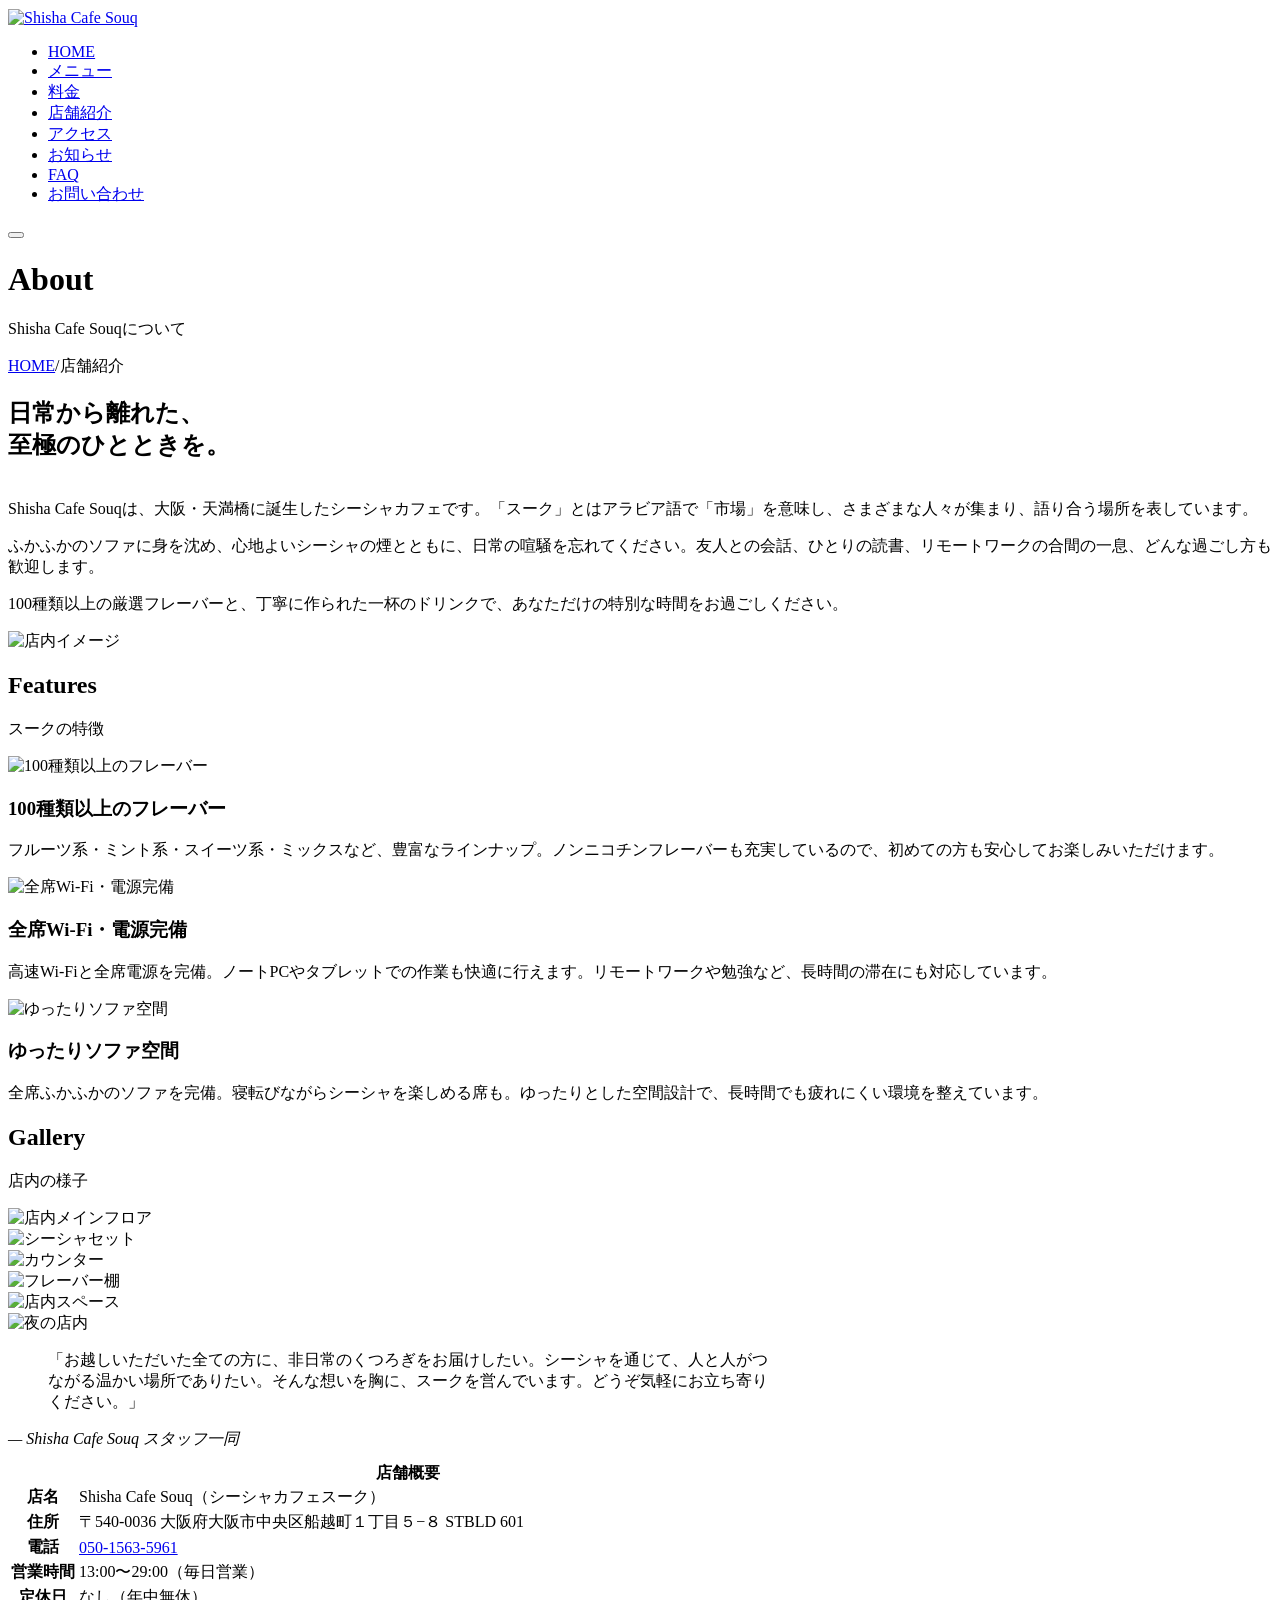
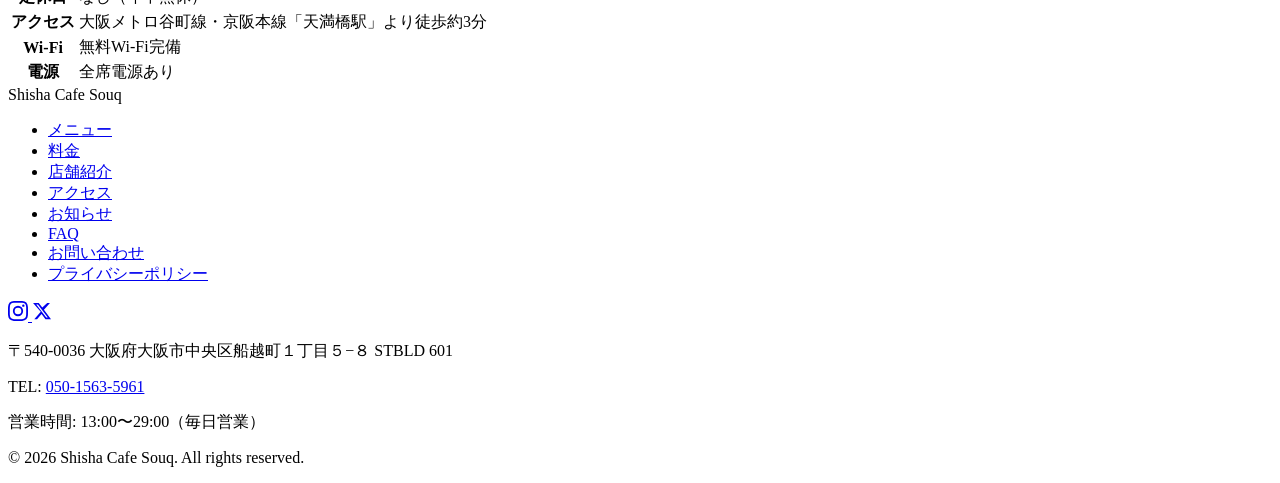
==== about/index.html @ 795f9cc5 "Add SNS icon links to footer and contact page (Instagram & X) - Add .footer-sns CSS with circular ic" ====
<!DOCTYPE html>
<html lang="ja">
<head>
  <meta charset="UTF-8">
  <base href="/shisha-souq/">
  <meta name="viewport" content="width=device-width, initial-scale=1.0">
  <title>店舗紹介・コンセプト | Shisha Cafe Souq 大阪天満橋</title>
  <meta name="description" content="Shisha Cafe Souqの店舗紹介。ふかふかのソファでくつろげるシーシャカフェ。全席Wi-Fi・電源完備でリモートワークにも最適。大阪・天満橋駅徒歩3分。">
  <link rel="canonical" href="https://shisha-souq.com/about/">
  <meta property="og:title" content="店舗紹介 | Shisha Cafe Souq">
  <meta property="og:type" content="website">
  <meta property="og:url" content="https://shisha-souq.com/about/">
  <meta property="og:description" content="ふかふかのソファでくつろぐシーシャカフェ。全席Wi-Fi・電源完備でリモートワークにも最適。大阪・天満橋駅徒歩3分。">
  <meta property="og:image" content="https://shisha-souq.com/images/og-image.jpg">
  <meta name="twitter:card" content="summary_large_image">
  <script type="application/ld+json">
  {"@context":"https://schema.org","@type":"BreadcrumbList","itemListElement":[
    {"@type":"ListItem","position":1,"name":"HOME","item":"https://shisha-souq.com/"},
    {"@type":"ListItem","position":2,"name":"店舗紹介","item":"https://shisha-souq.com/about/"}
  ]}
  </script>
  <link rel="stylesheet" href="css/reset.css">
  <link rel="stylesheet" href="css/variables.css">
  <link rel="stylesheet" href="css/base.css">
  <link rel="stylesheet" href="css/layout.css">
  <link rel="stylesheet" href="css/components.css">
  <link rel="stylesheet" href="css/pages/about.css">
</head>
<body>

<header class="site-header">
  <div class="header-inner">
    <a href="./" class="site-logo"><img src="images/logo.png" alt="Shisha Cafe Souq" style="height:40px;width:auto;vertical-align:middle;"></a>
    <nav class="global-nav" id="globalNav" aria-label="グローバルナビゲーション">
      <ul>
        <li><a href="./">HOME</a></li><li><a href="menu/">メニュー</a></li><li><a href="price/">料金</a></li>
        <li><a href="about/" aria-current="page">店舗紹介</a></li>
        <li><a href="access/">アクセス</a></li><li><a href="news/">お知らせ</a></li><li><a href="faq/">FAQ</a></li>
        <li><a href="contact/" class="btn-reserve">お問い合わせ</a></li>
      </ul>
    </nav>
    <button class="hamburger" id="hamburger" aria-label="メニューを開く"><span></span><span></span><span></span></button>
  </div>
</header>

<main>
  <div class="page-hero">
    <div class="container">
      <h1>About</h1>
      <p>Shisha Cafe Souqについて</p>
      <nav class="breadcrumb" aria-label="パンくずリスト">
        <a href="./">HOME</a><span>/</span><span>店舗紹介</span>
      </nav>
    </div>
  </div>

  <section class="section">
    <div class="container">
      <div class="about-concept">
        <div class="about-concept-text">
          <h2>日常から離れた、<br>至極のひとときを。</h2>
          <span class="gold-line" style="margin:var(--space-lg) 0;display:block;width:40px;height:2px;background:var(--color-primary);"></span>
          <p>Shisha Cafe Souqは、大阪・天満橋に誕生したシーシャカフェです。「スーク」とはアラビア語で「市場」を意味し、さまざまな人々が集まり、語り合う場所を表しています。</p>
          <p>ふかふかのソファに身を沈め、心地よいシーシャの煙とともに、日常の喧騒を忘れてください。友人との会話、ひとりの読書、リモートワークの合間の一息、どんな過ごし方も歓迎します。</p>
          <p>100種類以上の厳選フレーバーと、丁寧に作られた一杯のドリンクで、あなただけの特別な時間をお過ごしください。</p>
        </div>
        <img src="images/shisha.jpg" alt="店内イメージ" class="about-concept-img" style="width:100%;height:400px;object-fit:cover;border-radius:var(--radius-lg);">
      </div>
    </div>
  </section>

  <section class="section" style="background:var(--color-bg-2);">
    <div class="container">
      <h2 class="section-title">Features</h2>
      <span class="gold-line"></span>
      <p class="section-subtitle">スークの特徴</p>
      <div class="grid-3">
        <div class="card">
          <img src="images/gallery-flavor-shelf.jpg" alt="100種類以上のフレーバー" style="width:100%;height:200px;object-fit:cover;border-radius:var(--radius-md) var(--radius-md) 0 0;">
          <div class="card-body">
            <h3 class="card-title">100種類以上のフレーバー</h3>
            <p class="card-text">フルーツ系・ミント系・スイーツ系・ミックスなど、豊富なラインナップ。ノンニコチンフレーバーも充実しているので、初めての方も安心してお楽しみいただけます。</p>
          </div>
        </div>
        <div class="card">
          <img src="images/gallery-shisha-set.jpg" alt="全席Wi-Fi・電源完備" style="width:100%;height:200px;object-fit:cover;border-radius:var(--radius-md) var(--radius-md) 0 0;">
          <div class="card-body">
            <h3 class="card-title">全席Wi-Fi・電源完備</h3>
            <p class="card-text">高速Wi-Fiと全席電源を完備。ノートPCやタブレットでの作業も快適に行えます。リモートワークや勉強など、長時間の滞在にも対応しています。</p>
          </div>
        </div>
        <div class="card">
          <img src="images/gallery-main-floor.jpg" alt="ゆったりソファ空間" style="width:100%;height:200px;object-fit:cover;border-radius:var(--radius-md) var(--radius-md) 0 0;">
          <div class="card-body">
            <h3 class="card-title">ゆったりソファ空間</h3>
            <p class="card-text">全席ふかふかのソファを完備。寝転びながらシーシャを楽しめる席も。ゆったりとした空間設計で、長時間でも疲れにくい環境を整えています。</p>
          </div>
        </div>
      </div>
    </div>
  </section>

  <section class="section">
    <div class="container">
      <h2 class="section-title">Gallery</h2>
      <span class="gold-line"></span>
      <p class="section-subtitle">店内の様子</p>
      <div class="gallery-grid">
        <div class="gallery-item"><img src="images/gallery-main-floor.jpg" alt="店内メインフロア" style="width:100%;height:100%;object-fit:cover;"></div>
        <div class="gallery-item"><img src="images/gallery-shisha-set.jpg" alt="シーシャセット" style="width:100%;height:100%;object-fit:cover;"></div>
        <div class="gallery-item"><img src="images/gallery-counter.jpg" alt="カウンター" style="width:100%;height:100%;object-fit:cover;"></div>
        <div class="gallery-item"><img src="images/gallery-flavor-shelf.jpg" alt="フレーバー棚" style="width:100%;height:100%;object-fit:cover;"></div>
        <div class="gallery-item"><img src="images/gallery-private-room.jpg" alt="店内スペース" style="width:100%;height:100%;object-fit:cover;"></div>
        <div class="gallery-item"><img src="images/gallery-night.jpg" alt="夜の店内" style="width:100%;height:100%;object-fit:cover;"></div>
      </div>
    </div>
  </section>

  <section class="section" style="background:var(--color-bg-2);">
    <div class="container" style="max-width:800px;">
      <div class="staff-message">
        <blockquote>「お越しいただいた全ての方に、非日常のくつろぎをお届けしたい。シーシャを通じて、人と人がつながる温かい場所でありたい。そんな想いを胸に、スークを営んでいます。どうぞ気軽にお立ち寄りください。」</blockquote>
        <cite>— Shisha Cafe Souq スタッフ一同</cite>
      </div>

      <div style="margin-top:var(--space-3xl);">
        <h2 style="font-size:var(--font-size-xl);margin-bottom:var(--space-xl);text-align:center;">店舗概要</h2>
        <table class="info-table">
          <tbody>
            <tr><th>店名</th><td>Shisha Cafe Souq（シーシャカフェスーク）</td></tr>
            <tr><th>住所</th><td>〒540-0036 大阪府大阪市中央区船越町１丁目５−８ STBLD 601</td></tr>
            <tr><th>電話</th><td><a href="tel:05015635961">050-1563-5961</a></td></tr>
            <tr><th>営業時間</th><td>13:00〜29:00（毎日営業）</td></tr>
            <tr><th>定休日</th><td>なし（年中無休）</td></tr>
            <tr><th>アクセス</th><td>大阪メトロ谷町線・京阪本線「天満橋駅」より徒歩約3分</td></tr>
            <tr><th>Wi-Fi</th><td>無料Wi-Fi完備</td></tr>
            <tr><th>電源</th><td>全席電源あり</td></tr>
          </tbody>
        </table>
      </div>
    </div>
  </section>
</main>

<footer class="site-footer">
  <div class="footer-inner">
    <div class="footer-logo">Shisha Cafe Souq</div>
    <nav class="footer-nav" aria-label="フッターナビゲーション">
      <ul>
        <li><a href="menu/">メニュー</a></li><li><a href="price/">料金</a></li><li><a href="about/">店舗紹介</a></li>
        <li><a href="access/">アクセス</a></li><li><a href="news/">お知らせ</a></li><li><a href="faq/">FAQ</a></li>
        <li><a href="contact/">お問い合わせ</a></li><li><a href="privacy/">プライバシーポリシー</a></li>
      </ul>
    </nav>
    <div class="footer-sns">
      <a href="https://www.instagram.com/shisha_souq/" target="_blank" rel="noopener noreferrer" aria-label="Instagram">
        <svg xmlns="http://www.w3.org/2000/svg" width="20" height="20" viewBox="0 0 24 24" fill="currentColor"><path d="M12 2.163c3.204 0 3.584.012 4.85.07 3.252.148 4.771 1.691 4.919 4.919.058 1.265.069 1.645.069 4.849 0 3.205-.012 3.584-.069 4.849-.149 3.225-1.664 4.771-4.919 4.919-1.266.058-1.644.07-4.85.07-3.204 0-3.584-.012-4.849-.07-3.26-.149-4.771-1.699-4.919-4.92-.058-1.265-.07-1.644-.07-4.849 0-3.204.013-3.583.07-4.849.149-3.227 1.664-4.771 4.919-4.919 1.266-.057 1.645-.069 4.849-.069zM12 0C8.741 0 8.333.014 7.053.072 2.695.272.273 2.69.073 7.052.014 8.333 0 8.741 0 12c0 3.259.014 3.668.072 4.948.2 4.358 2.618 6.78 6.98 6.98C8.333 23.986 8.741 24 12 24c3.259 0 3.668-.014 4.948-.072 4.354-.2 6.782-2.618 6.979-6.98.059-1.28.073-1.689.073-4.948 0-3.259-.014-3.667-.072-4.947-.196-4.354-2.617-6.78-6.979-6.98C15.668.014 15.259 0 12 0zm0 5.838a6.162 6.162 0 100 12.324 6.162 6.162 0 000-12.324zM12 16a4 4 0 110-8 4 4 0 010 8zm6.406-11.845a1.44 1.44 0 100 2.881 1.44 1.44 0 000-2.881z"/></svg>
      </a>
      <a href="https://x.com/shisha_souq" target="_blank" rel="noopener noreferrer" aria-label="X（旧Twitter）">
        <svg xmlns="http://www.w3.org/2000/svg" width="20" height="20" viewBox="0 0 24 24" fill="currentColor"><path d="M18.244 2.25h3.308l-7.227 8.26 8.502 11.24H16.17l-4.714-6.231-5.401 6.231H2.746l7.73-8.835L1.254 2.25H8.08l4.253 5.622zm-1.161 17.52h1.833L7.084 4.126H5.117z"/></svg>
      </a>
    </div>
    <div class="footer-info">
      <p>〒540-0036 大阪府大阪市中央区船越町１丁目５−８ STBLD 601</p>
      <p>TEL: <a href="tel:05015635961">050-1563-5961</a></p>
      <p>営業時間: 13:00〜29:00（毎日営業）</p>
    </div>
    <p class="copyright">&copy; 2026 Shisha Cafe Souq. All rights reserved.</p>
  </div>
</footer>
<script src="js/main.js"></script>
</body>
</html>
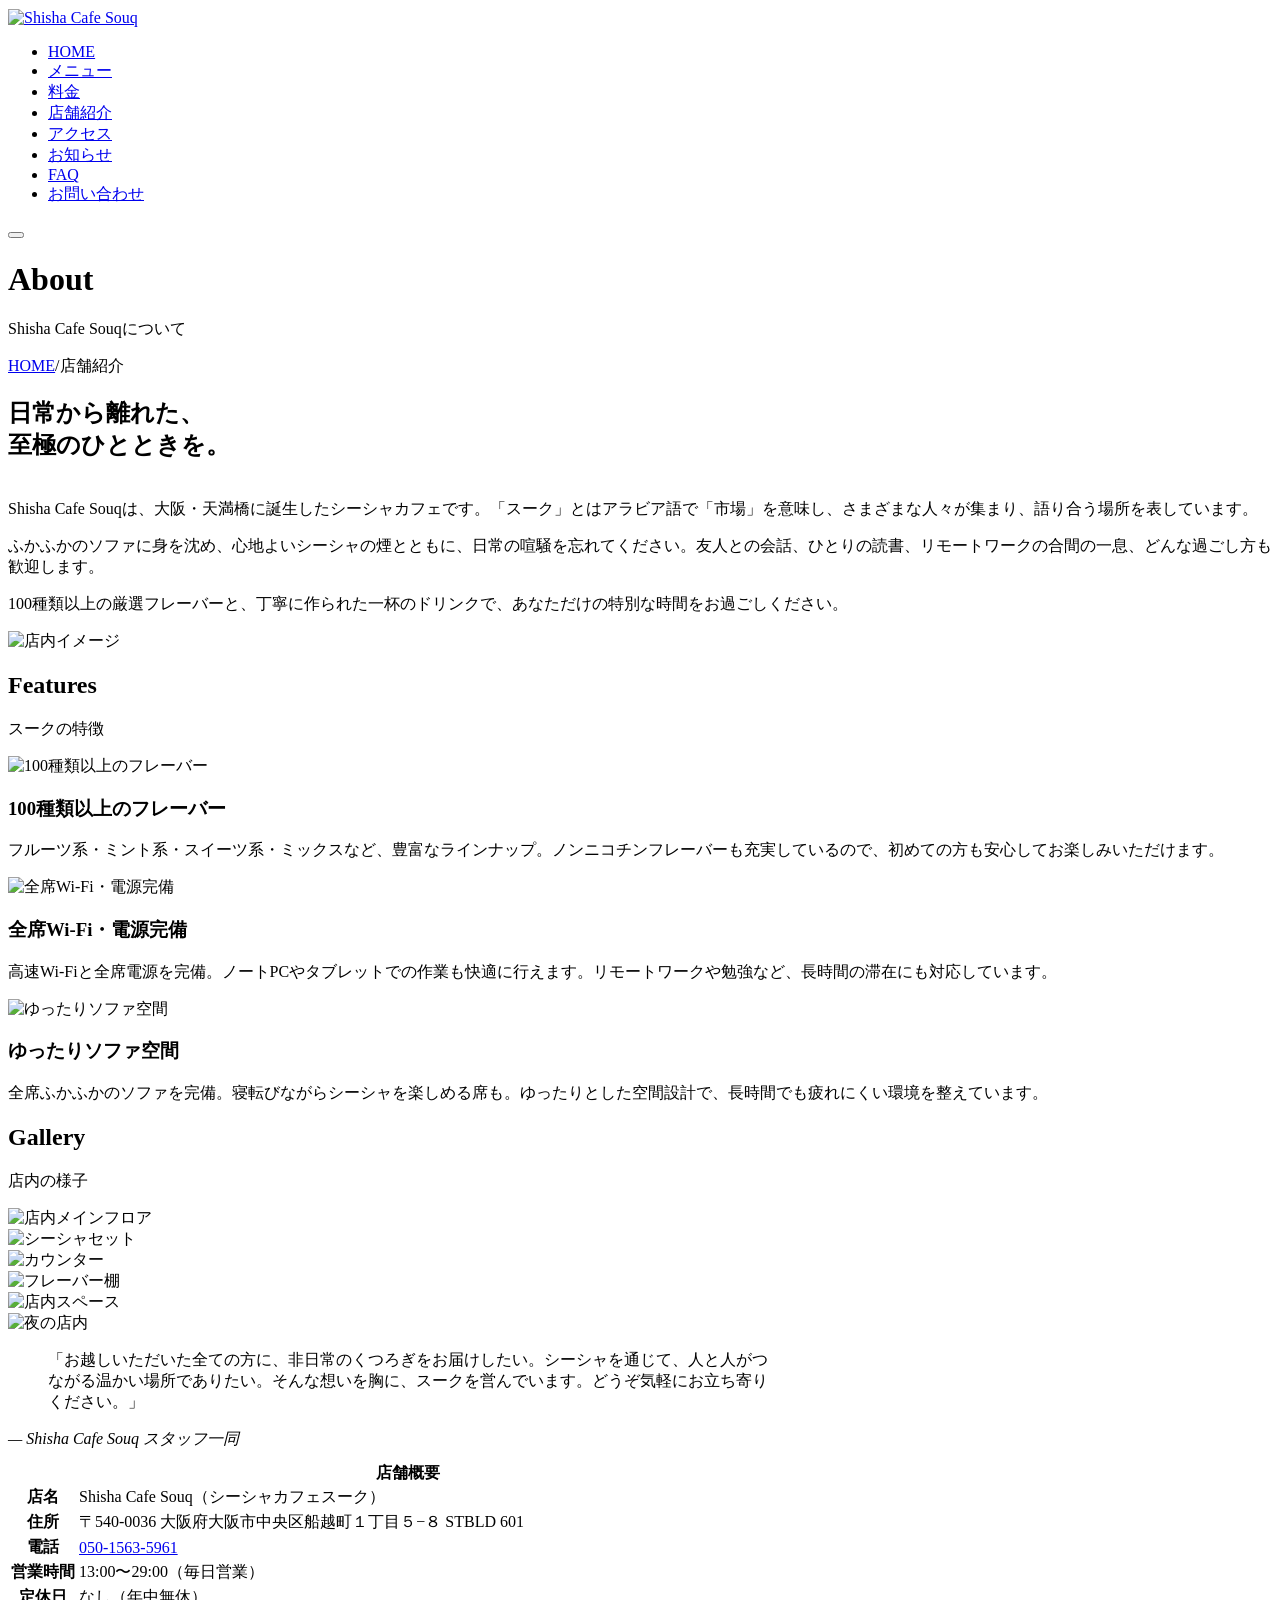
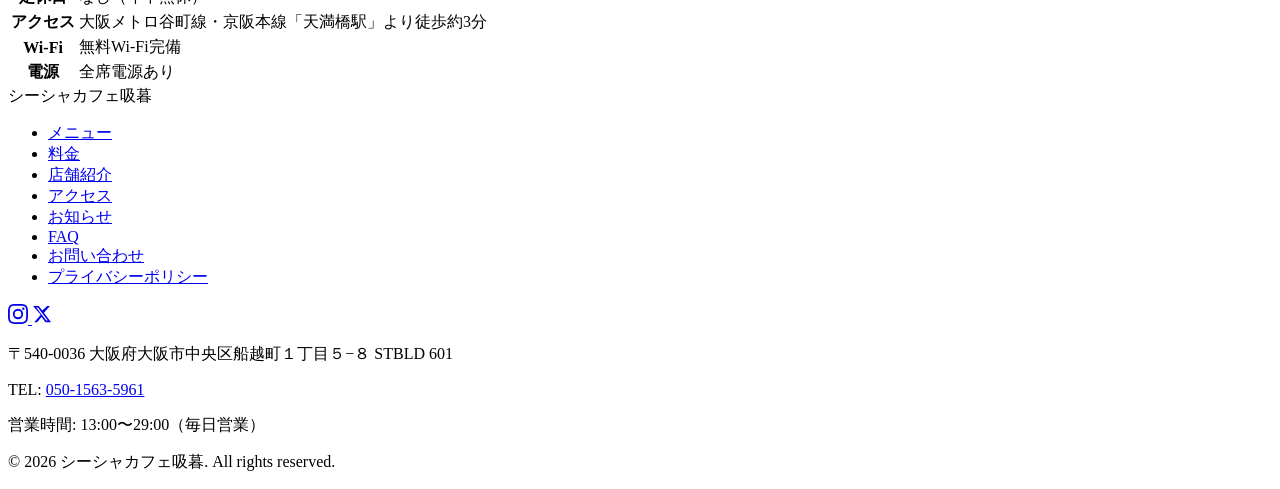
==== commit f9684851: "Redesign: warm color theme, news cleanup, charges, menu layout, emoji removal - css/variables.css: w" ====
--- a/about/index.html
+++ b/about/index.html
@@ -144,7 +144,7 @@
 
 <footer class="site-footer">
   <div class="footer-inner">
-    <div class="footer-logo">Shisha Cafe Souq</div>
+    <div class="footer-logo">シーシャカフェ吸暮</div>
     <nav class="footer-nav" aria-label="フッターナビゲーション">
       <ul>
         <li><a href="menu/">メニュー</a></li><li><a href="price/">料金</a></li><li><a href="about/">店舗紹介</a></li>
@@ -165,7 +165,7 @@
       <p>TEL: <a href="tel:05015635961">050-1563-5961</a></p>
       <p>営業時間: 13:00〜29:00（毎日営業）</p>
     </div>
-    <p class="copyright">&copy; 2026 Shisha Cafe Souq. All rights reserved.</p>
+    <p class="copyright">&copy; 2026 シーシャカフェ吸暮. All rights reserved.</p>
   </div>
 </footer>
 <script src="js/main.js"></script>
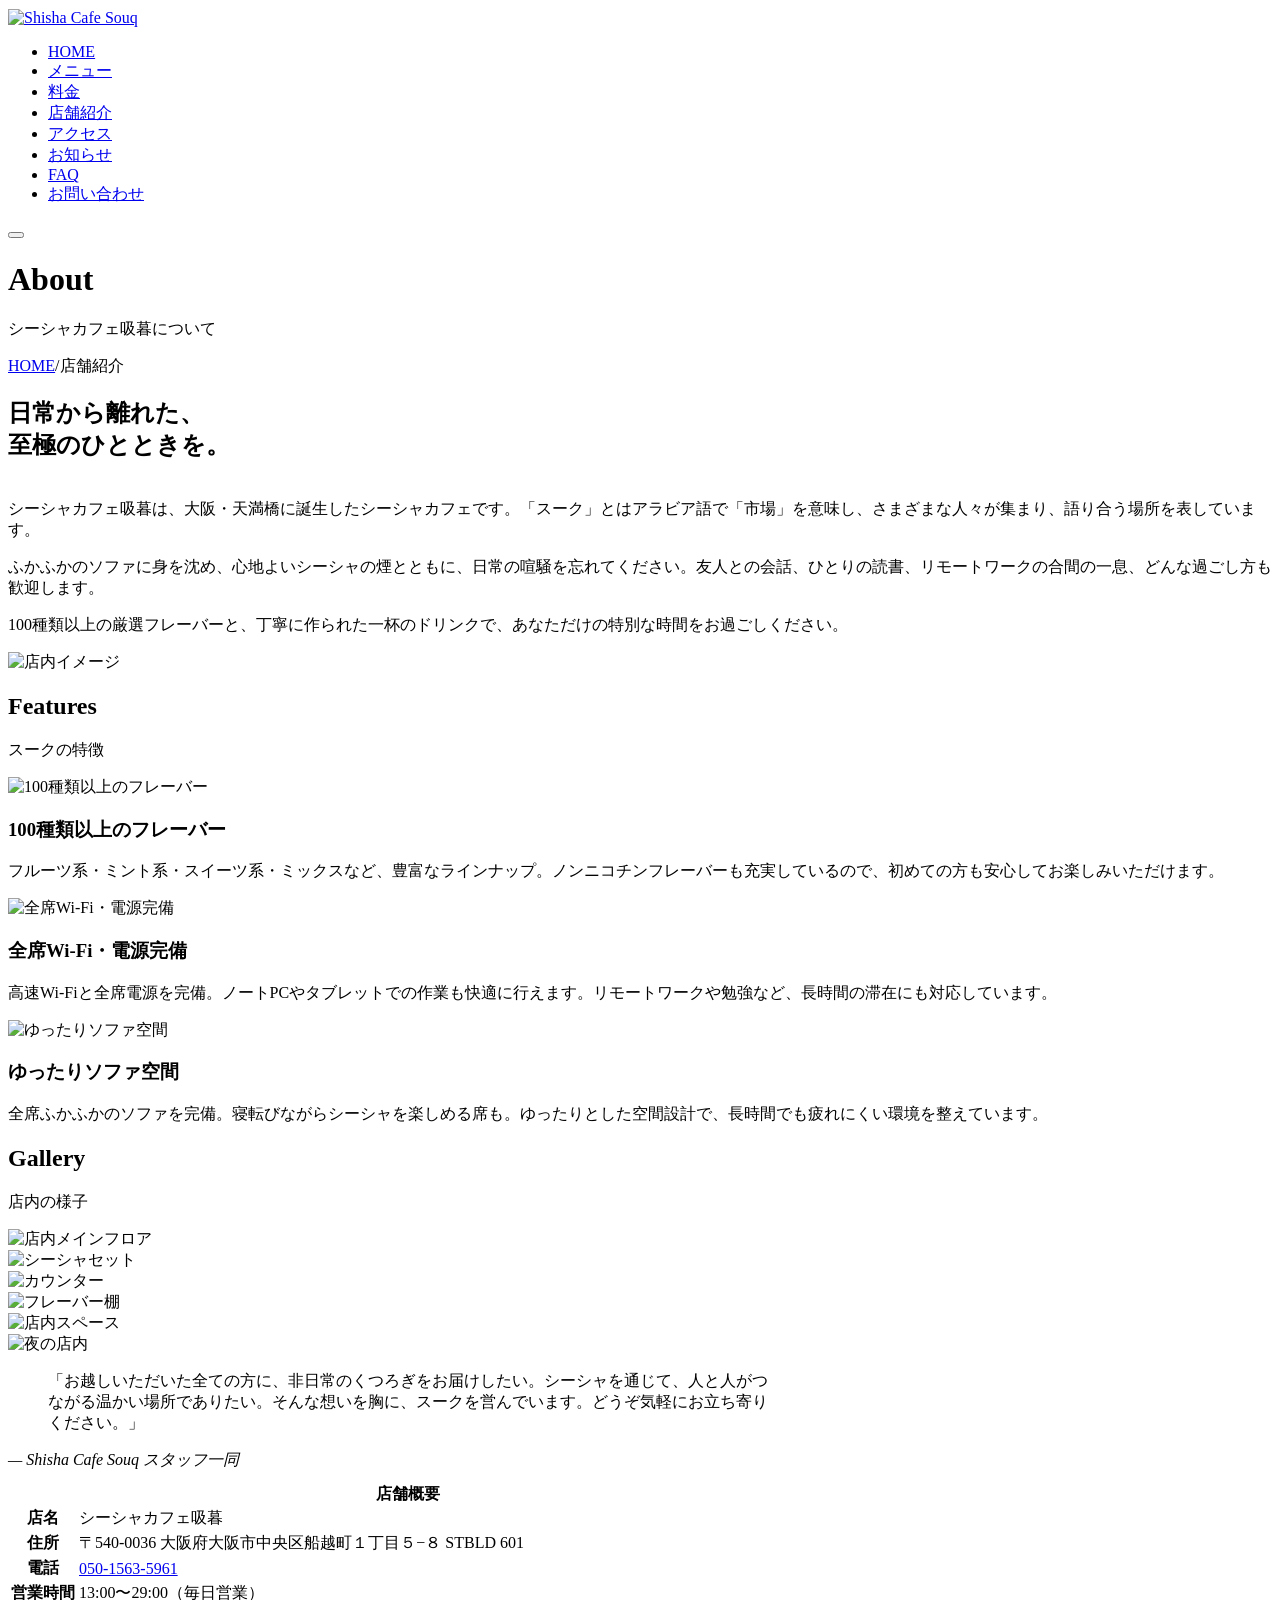
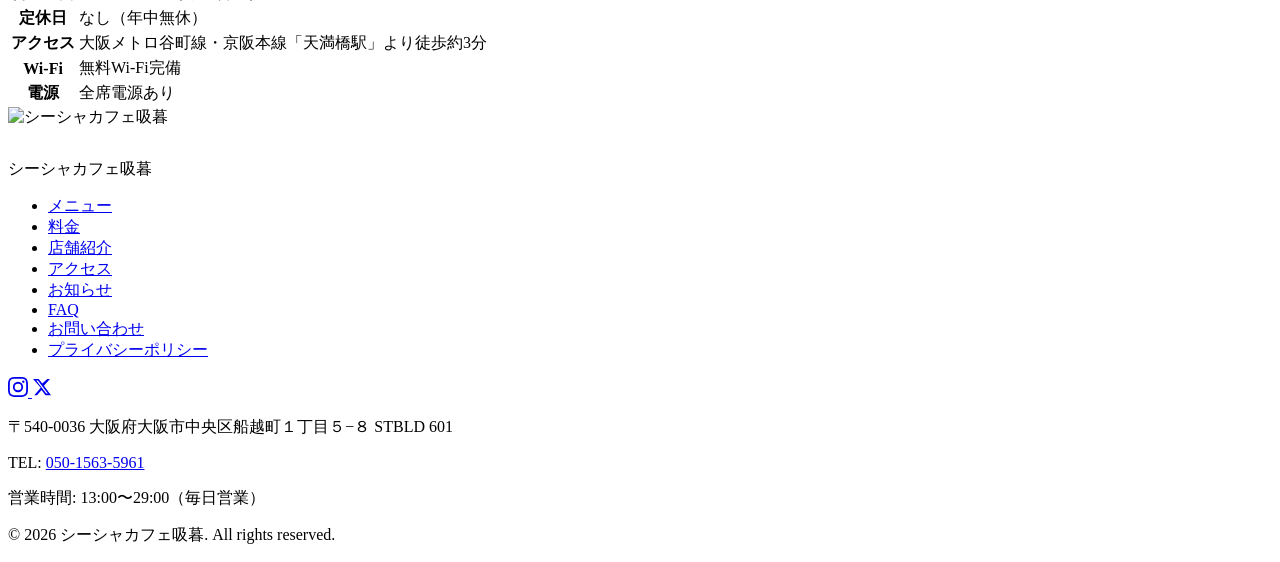
==== commit be7bb48f: "コンテンツ・UIの大規模修正（全6ファイル） - 全ページ: フッターにロゴ画像追加・ゴシック体化 - home: ヒーローアイキャッチ拡大・目立たせ - menu: フレーバー削除（スペアミント・ペ" ====
--- a/about/index.html
+++ b/about/index.html
@@ -47,7 +47,7 @@
   <div class="page-hero">
     <div class="container">
       <h1>About</h1>
-      <p>Shisha Cafe Souqについて</p>
+      <p>シーシャカフェ吸暮について</p>
       <nav class="breadcrumb" aria-label="パンくずリスト">
         <a href="./">HOME</a><span>/</span><span>店舗紹介</span>
       </nav>
@@ -60,7 +60,7 @@
         <div class="about-concept-text">
           <h2>日常から離れた、<br>至極のひとときを。</h2>
           <span class="gold-line" style="margin:var(--space-lg) 0;display:block;width:40px;height:2px;background:var(--color-primary);"></span>
-          <p>Shisha Cafe Souqは、大阪・天満橋に誕生したシーシャカフェです。「スーク」とはアラビア語で「市場」を意味し、さまざまな人々が集まり、語り合う場所を表しています。</p>
+          <p>シーシャカフェ吸暮は、大阪・天満橋に誕生したシーシャカフェです。「スーク」とはアラビア語で「市場」を意味し、さまざまな人々が集まり、語り合う場所を表しています。</p>
           <p>ふかふかのソファに身を沈め、心地よいシーシャの煙とともに、日常の喧騒を忘れてください。友人との会話、ひとりの読書、リモートワークの合間の一息、どんな過ごし方も歓迎します。</p>
           <p>100種類以上の厳選フレーバーと、丁寧に作られた一杯のドリンクで、あなただけの特別な時間をお過ごしください。</p>
         </div>
@@ -127,7 +127,7 @@
         <h2 style="font-size:var(--font-size-xl);margin-bottom:var(--space-xl);text-align:center;">店舗概要</h2>
         <table class="info-table">
           <tbody>
-            <tr><th>店名</th><td>Shisha Cafe Souq（シーシャカフェスーク）</td></tr>
+            <tr><th>店名</th><td>シーシャカフェ吸暮</td></tr>
             <tr><th>住所</th><td>〒540-0036 大阪府大阪市中央区船越町１丁目５−８ STBLD 601</td></tr>
             <tr><th>電話</th><td><a href="tel:05015635961">050-1563-5961</a></td></tr>
             <tr><th>営業時間</th><td>13:00〜29:00（毎日営業）</td></tr>
@@ -144,7 +144,7 @@
 
 <footer class="site-footer">
   <div class="footer-inner">
-    <div class="footer-logo">シーシャカフェ吸暮</div>
+    <div class="footer-logo"><img src="images/logo.png" alt="シーシャカフェ吸暮" style="height:44px;width:auto;display:block;margin-bottom:8px;"><span>シーシャカフェ吸暮</span></div>
     <nav class="footer-nav" aria-label="フッターナビゲーション">
       <ul>
         <li><a href="menu/">メニュー</a></li><li><a href="price/">料金</a></li><li><a href="about/">店舗紹介</a></li>
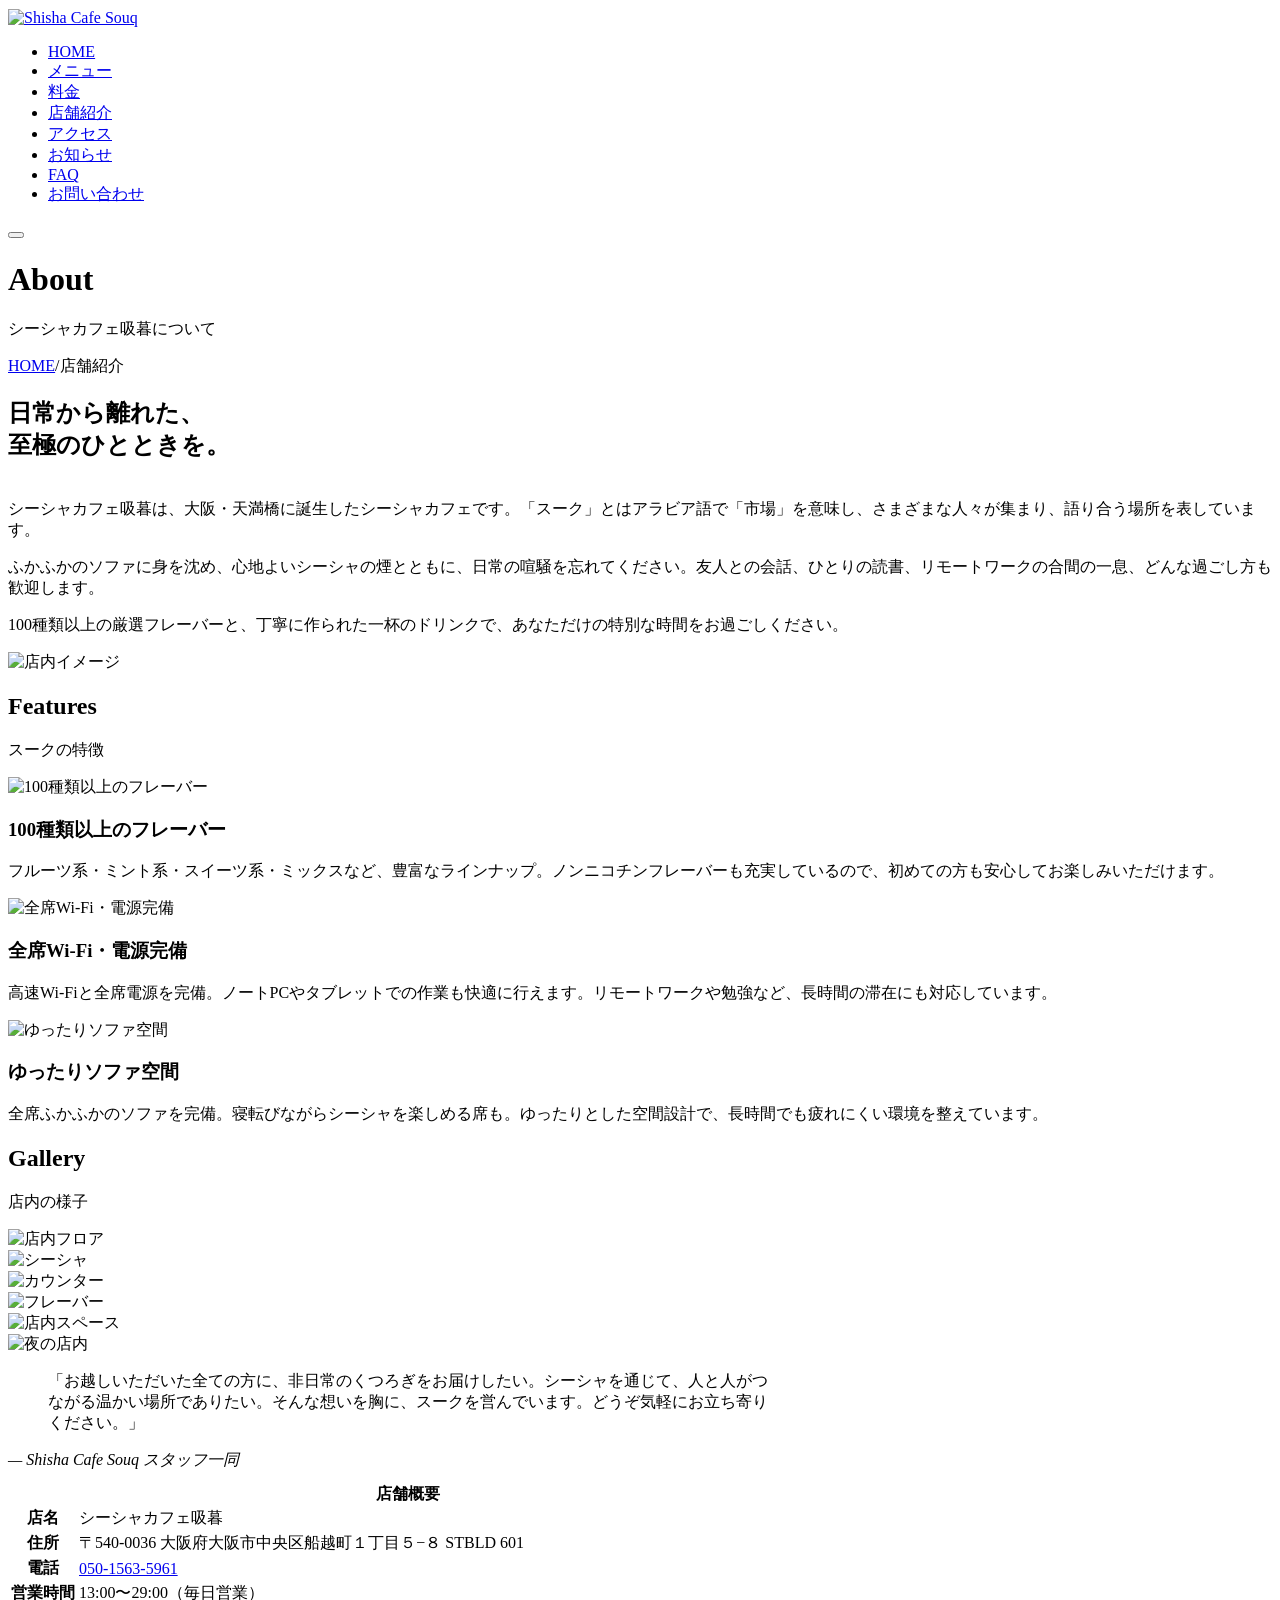
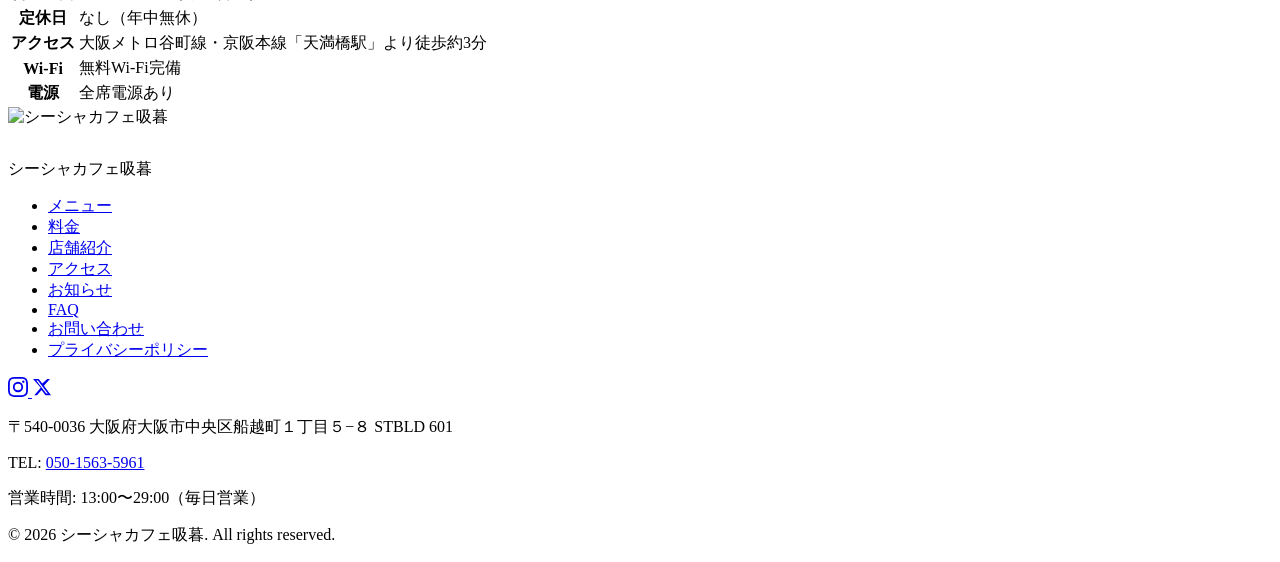
==== commit 85cc4c11: "fix: aboutページギャラリーの重複画像を差し替え FeaturesセクションとGalleryセクションで同じ画像を使っていた3枚を 未使用画像（floor_center.jpg / shish" ====
--- a/about/index.html
+++ b/about/index.html
@@ -106,10 +106,10 @@
       <span class="gold-line"></span>
       <p class="section-subtitle">店内の様子</p>
       <div class="gallery-grid">
-        <div class="gallery-item"><img src="images/gallery-main-floor.jpg" alt="店内メインフロア" style="width:100%;height:100%;object-fit:cover;"></div>
-        <div class="gallery-item"><img src="images/gallery-shisha-set.jpg" alt="シーシャセット" style="width:100%;height:100%;object-fit:cover;"></div>
+        <div class="gallery-item"><img src="images/floor_center.jpg" alt="店内フロア" style="width:100%;height:100%;object-fit:cover;"></div>
+        <div class="gallery-item"><img src="images/shisha.jpg" alt="シーシャ" style="width:100%;height:100%;object-fit:cover;"></div>
         <div class="gallery-item"><img src="images/gallery-counter.jpg" alt="カウンター" style="width:100%;height:100%;object-fit:cover;"></div>
-        <div class="gallery-item"><img src="images/gallery-flavor-shelf.jpg" alt="フレーバー棚" style="width:100%;height:100%;object-fit:cover;"></div>
+        <div class="gallery-item"><img src="images/flavor.jpg" alt="フレーバー" style="width:100%;height:100%;object-fit:cover;"></div>
         <div class="gallery-item"><img src="images/gallery-private-room.jpg" alt="店内スペース" style="width:100%;height:100%;object-fit:cover;"></div>
         <div class="gallery-item"><img src="images/gallery-night.jpg" alt="夜の店内" style="width:100%;height:100%;object-fit:cover;"></div>
       </div>
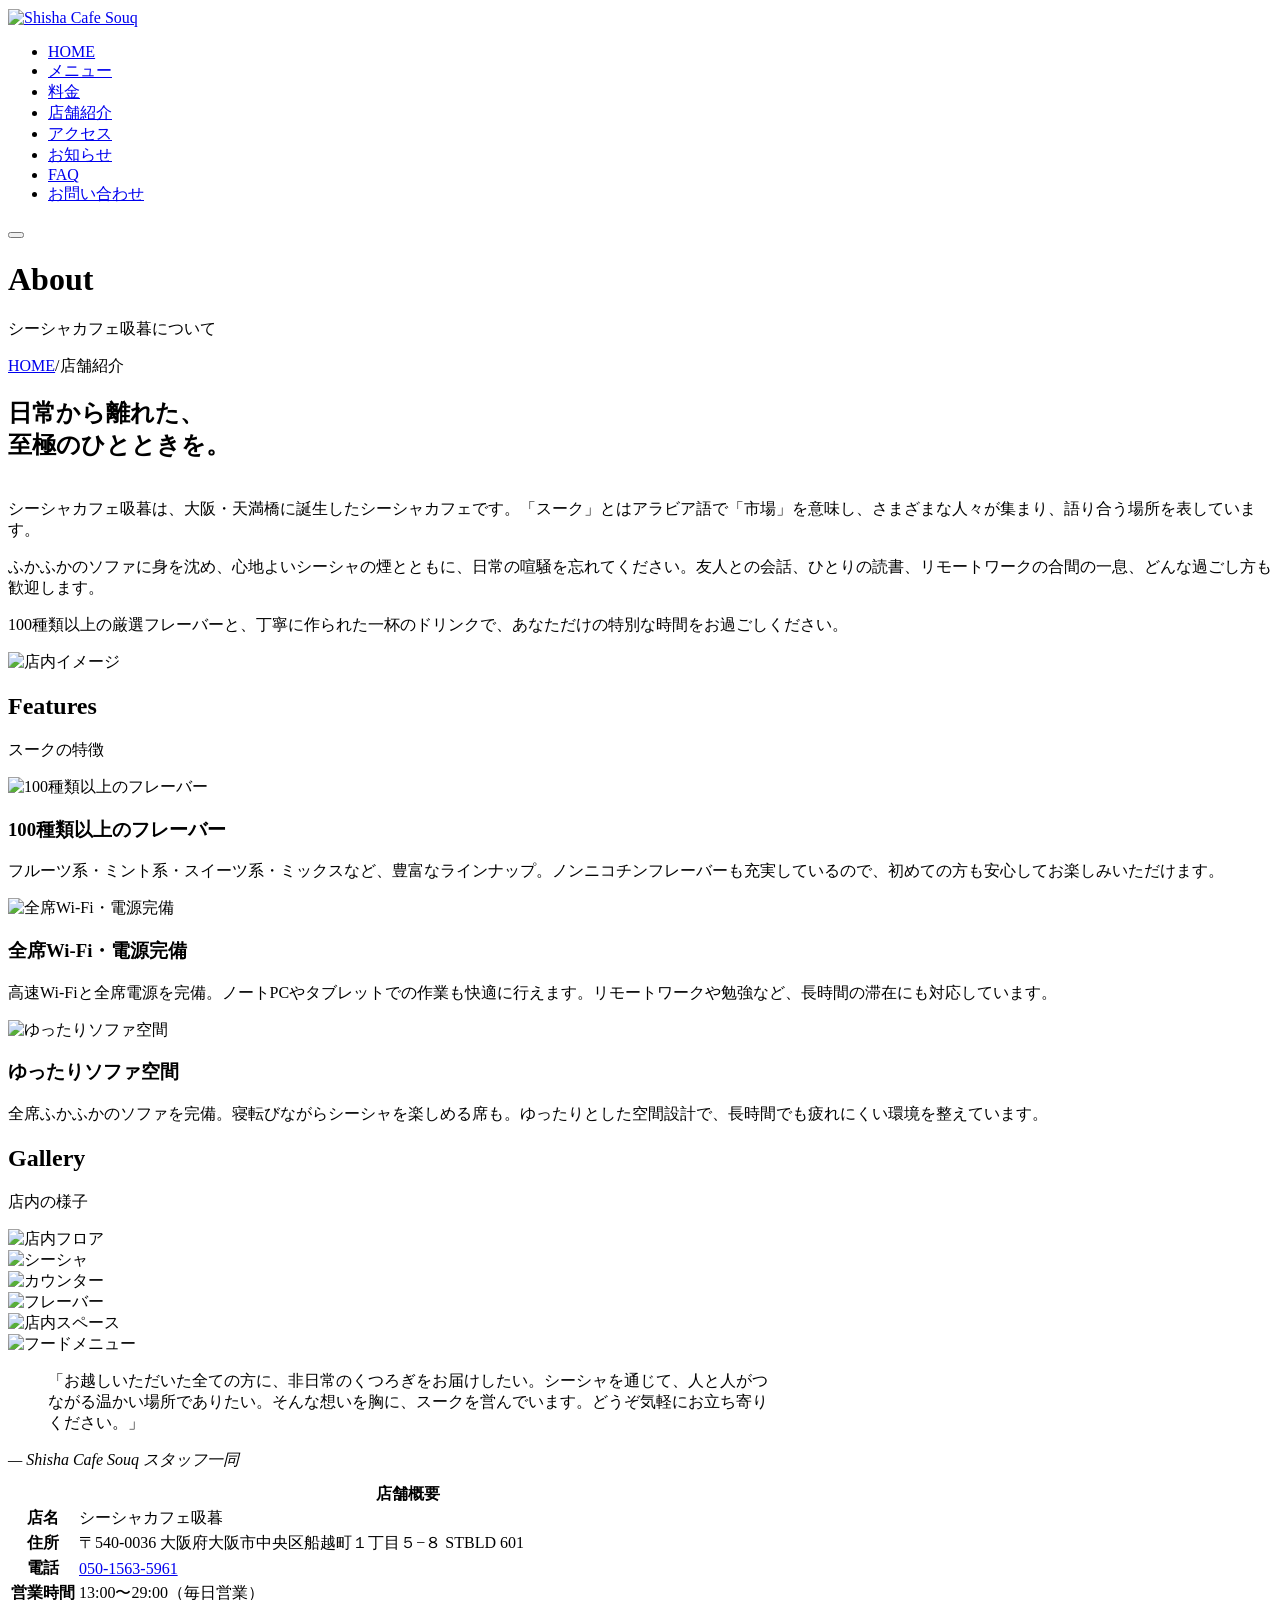
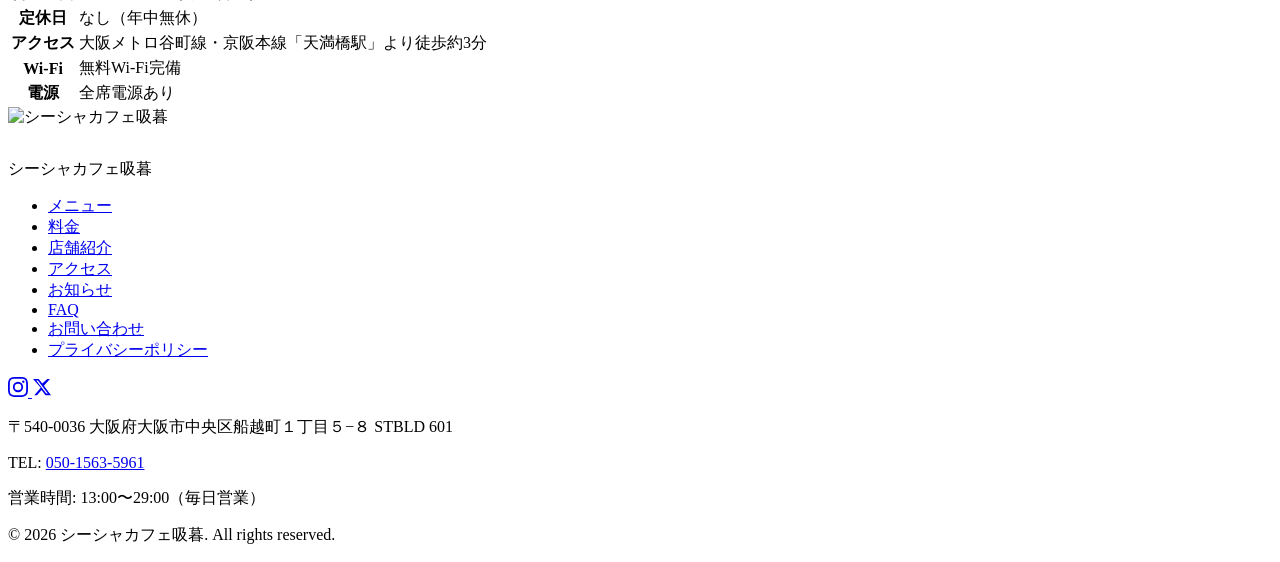
==== commit b16bc5ae: "fix: aboutギャラリーのgallery-night.jpgをmenu-food.jpgに差し替え Co-Authored-By: Claude Sonnet 4.6 <noreply@anth" ====
--- a/about/index.html
+++ b/about/index.html
@@ -111,7 +111,7 @@
         <div class="gallery-item"><img src="images/gallery-counter.jpg" alt="カウンター" style="width:100%;height:100%;object-fit:cover;"></div>
         <div class="gallery-item"><img src="images/flavor.jpg" alt="フレーバー" style="width:100%;height:100%;object-fit:cover;"></div>
         <div class="gallery-item"><img src="images/gallery-private-room.jpg" alt="店内スペース" style="width:100%;height:100%;object-fit:cover;"></div>
-        <div class="gallery-item"><img src="images/gallery-night.jpg" alt="夜の店内" style="width:100%;height:100%;object-fit:cover;"></div>
+        <div class="gallery-item"><img src="images/menu-food.jpg" alt="フードメニュー" style="width:100%;height:100%;object-fit:cover;"></div>
       </div>
     </div>
   </section>
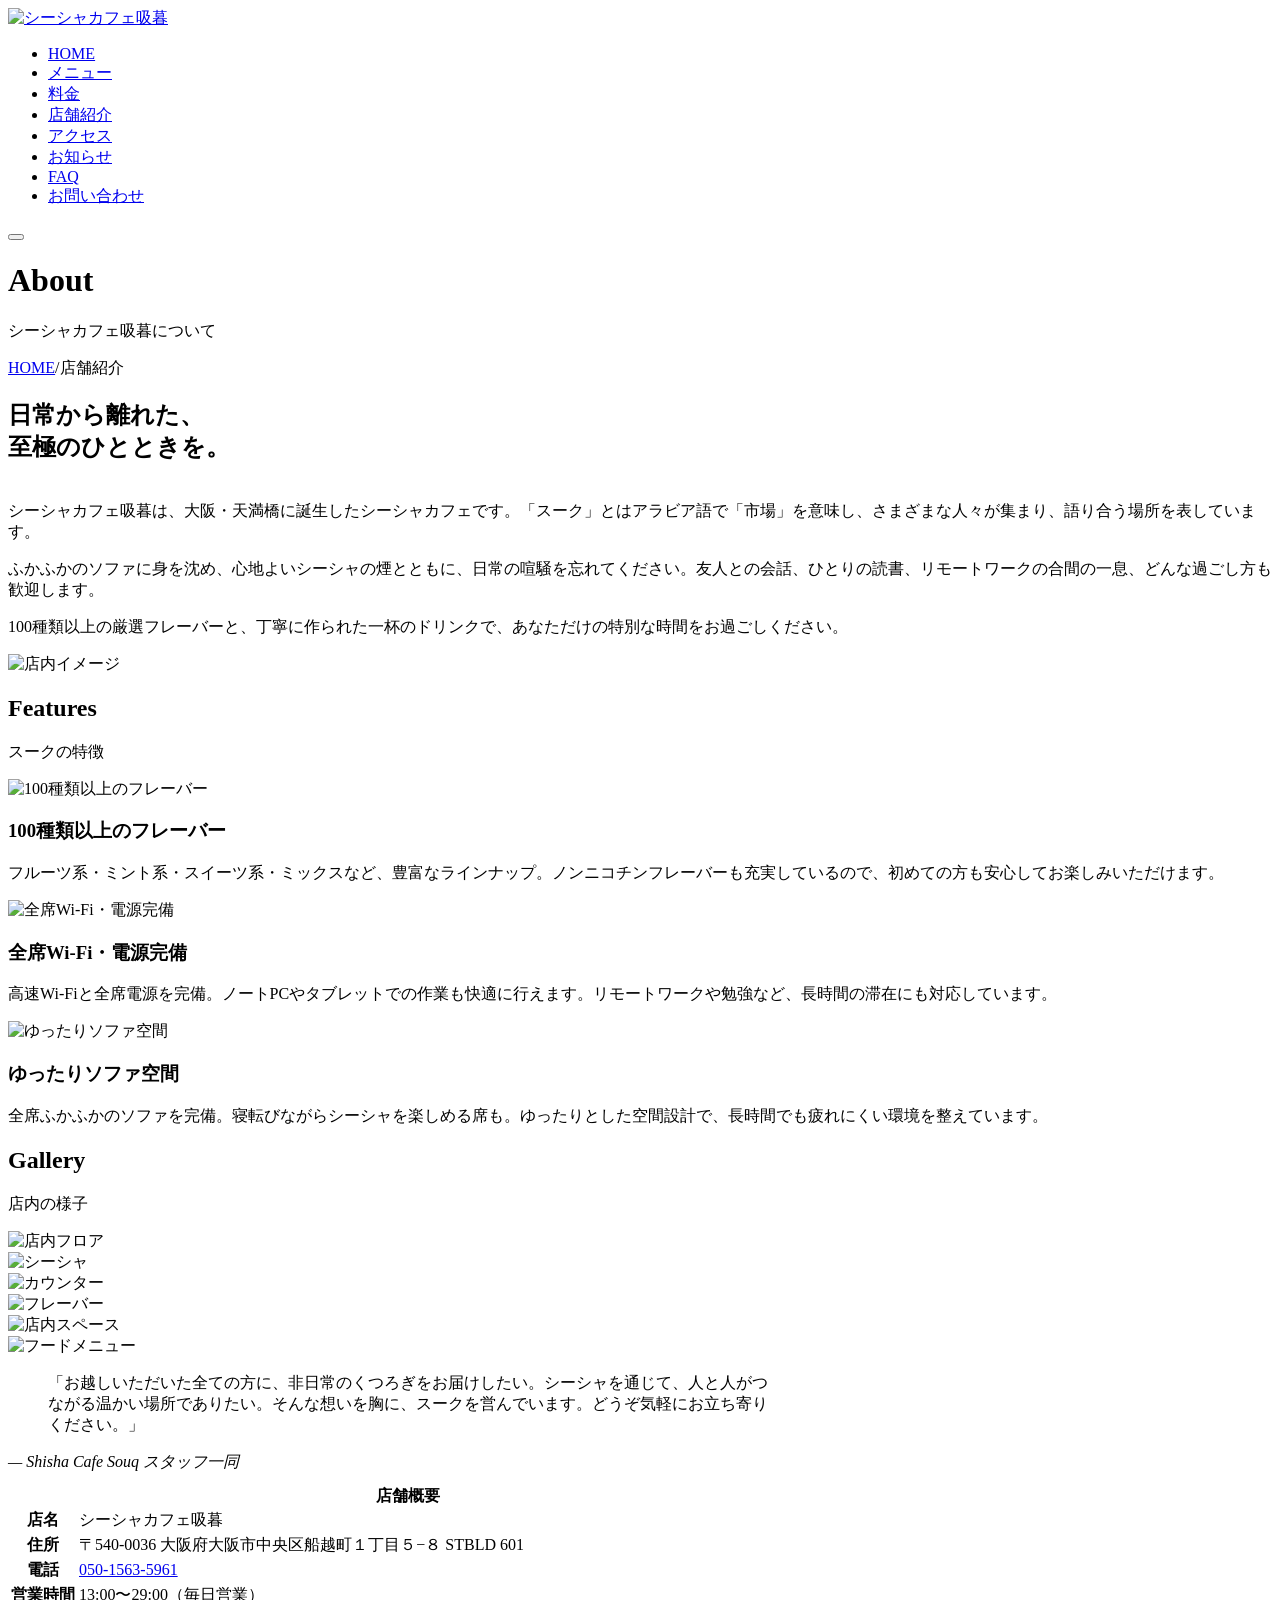
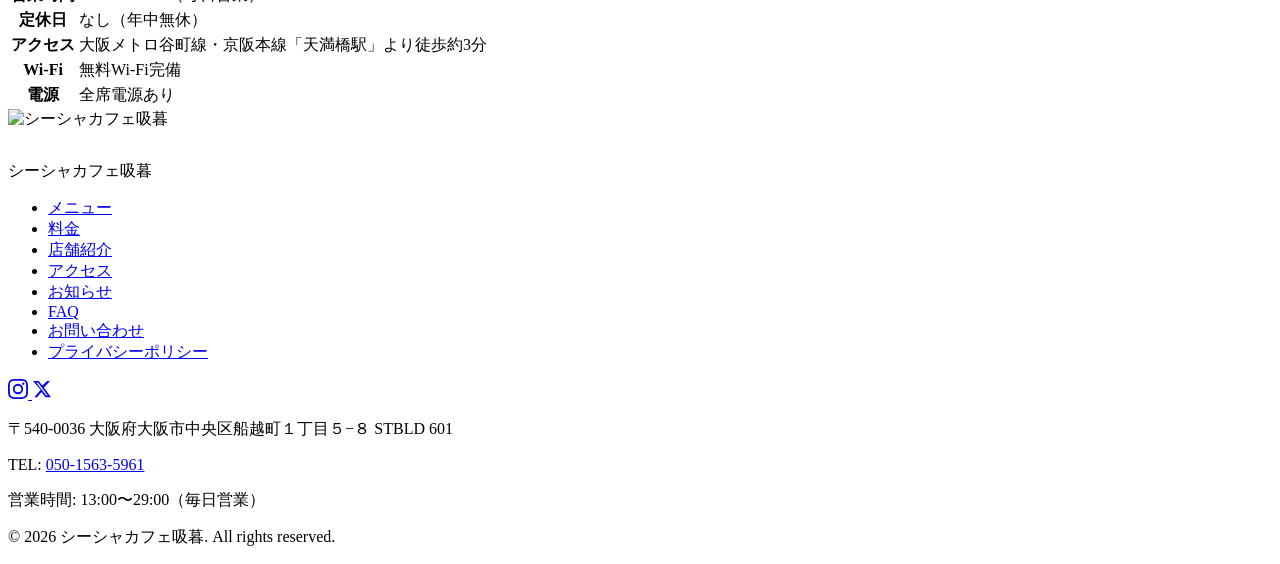
==== commit 5c910188: "fix: 全ページ共通 SEO・ロゴalt・住所・aria-expanded 統一 Co-Authored-By: Claude Sonnet 4.6 <noreply@anthropic.com>" ====
--- a/about/index.html
+++ b/about/index.html
@@ -12,7 +12,9 @@
   <meta property="og:url" content="https://shisha-souq.com/about/">
   <meta property="og:description" content="ふかふかのソファでくつろぐシーシャカフェ。全席Wi-Fi・電源完備でリモートワークにも最適。大阪・天満橋駅徒歩3分。">
   <meta property="og:image" content="https://shisha-souq.com/images/og-image.jpg">
+  <meta property="og:site_name" content="シーシャカフェ吸暮">
   <meta name="twitter:card" content="summary_large_image">
+  <meta name="twitter:image" content="https://shisha-souq.com/images/og-image.jpg">
   <script type="application/ld+json">
   {"@context":"https://schema.org","@type":"BreadcrumbList","itemListElement":[
     {"@type":"ListItem","position":1,"name":"HOME","item":"https://shisha-souq.com/"},
@@ -30,7 +32,7 @@
 
 <header class="site-header">
   <div class="header-inner">
-    <a href="./" class="site-logo"><img src="images/logo.png" alt="Shisha Cafe Souq" style="height:40px;width:auto;vertical-align:middle;"></a>
+    <a href="./" class="site-logo"><img src="images/logo.png" alt="シーシャカフェ吸暮" style="height:40px;width:auto;vertical-align:middle;"></a>
     <nav class="global-nav" id="globalNav" aria-label="グローバルナビゲーション">
       <ul>
         <li><a href="./">HOME</a></li><li><a href="menu/">メニュー</a></li><li><a href="price/">料金</a></li>
@@ -39,7 +41,7 @@
         <li><a href="contact/" class="btn-reserve">お問い合わせ</a></li>
       </ul>
     </nav>
-    <button class="hamburger" id="hamburger" aria-label="メニューを開く"><span></span><span></span><span></span></button>
+    <button class="hamburger" id="hamburger" aria-label="メニューを開く" aria-expanded="false"><span></span><span></span><span></span></button>
   </div>
 </header>
 
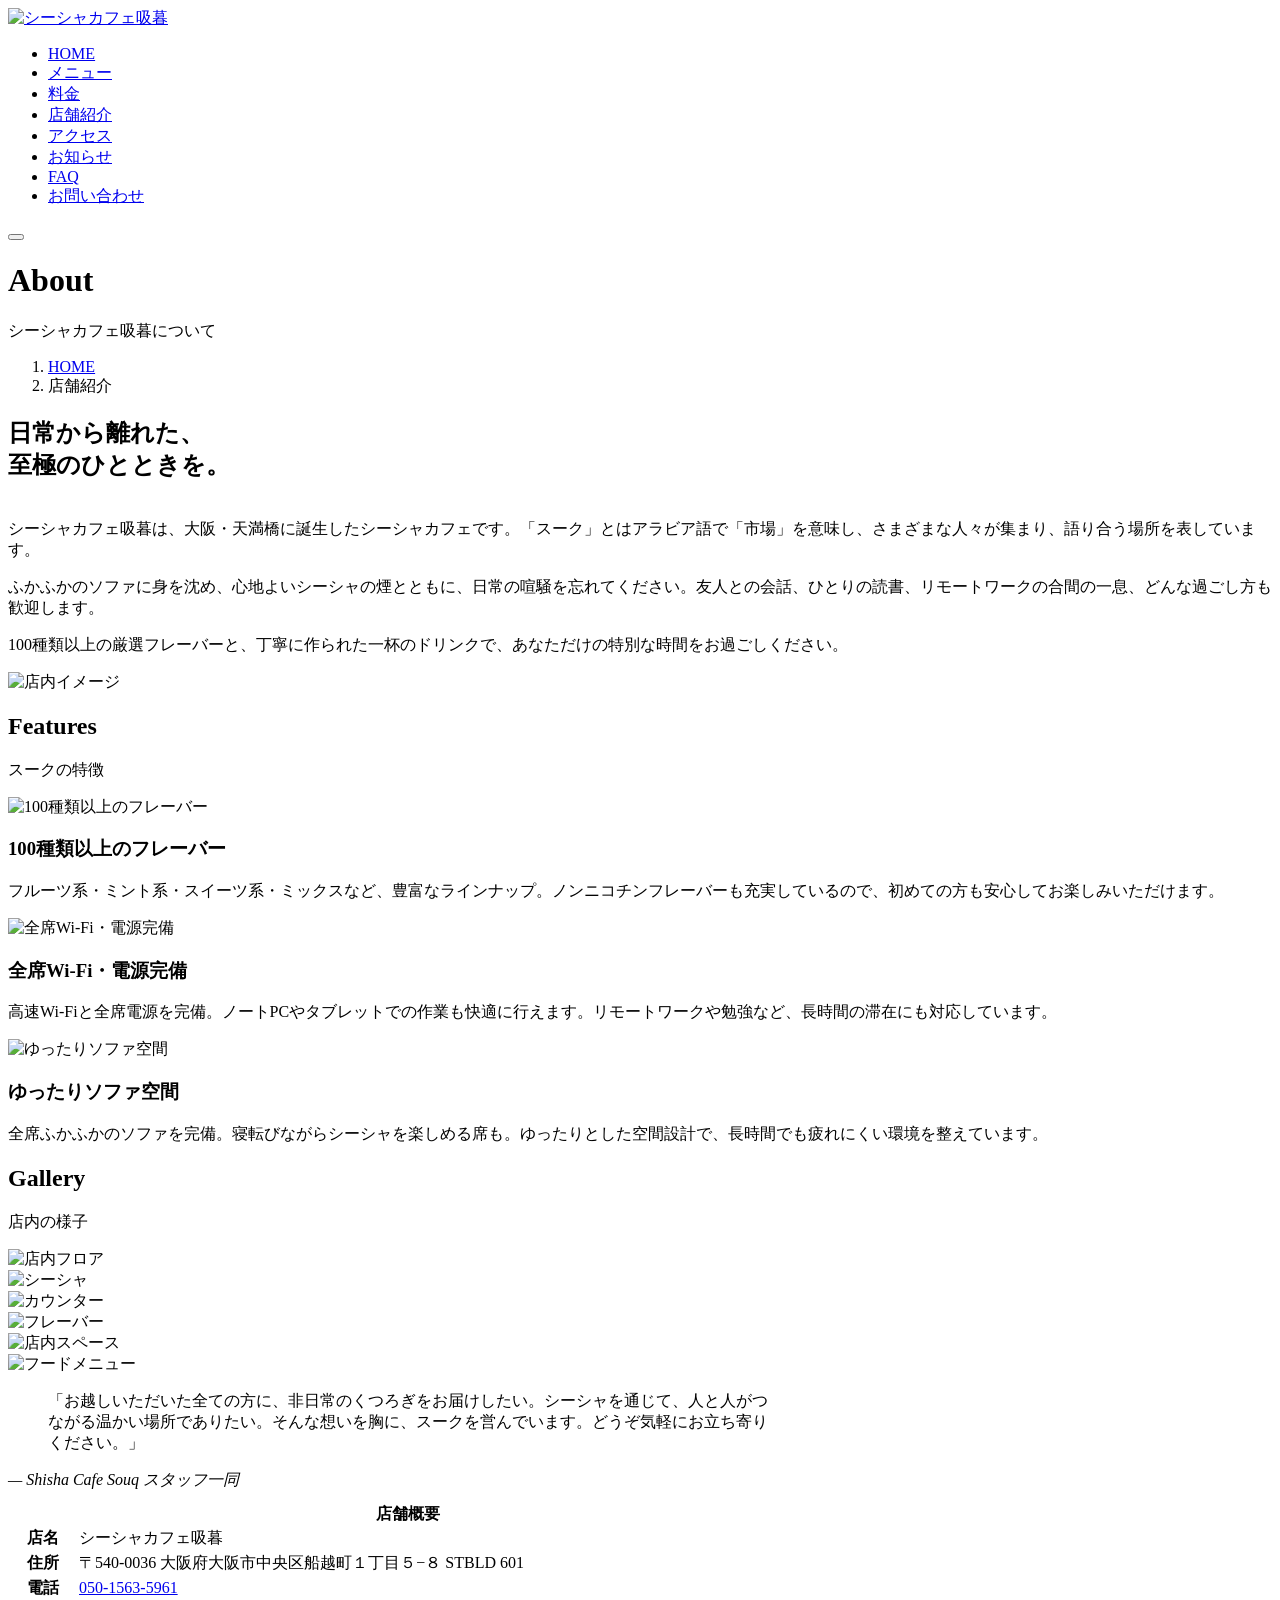
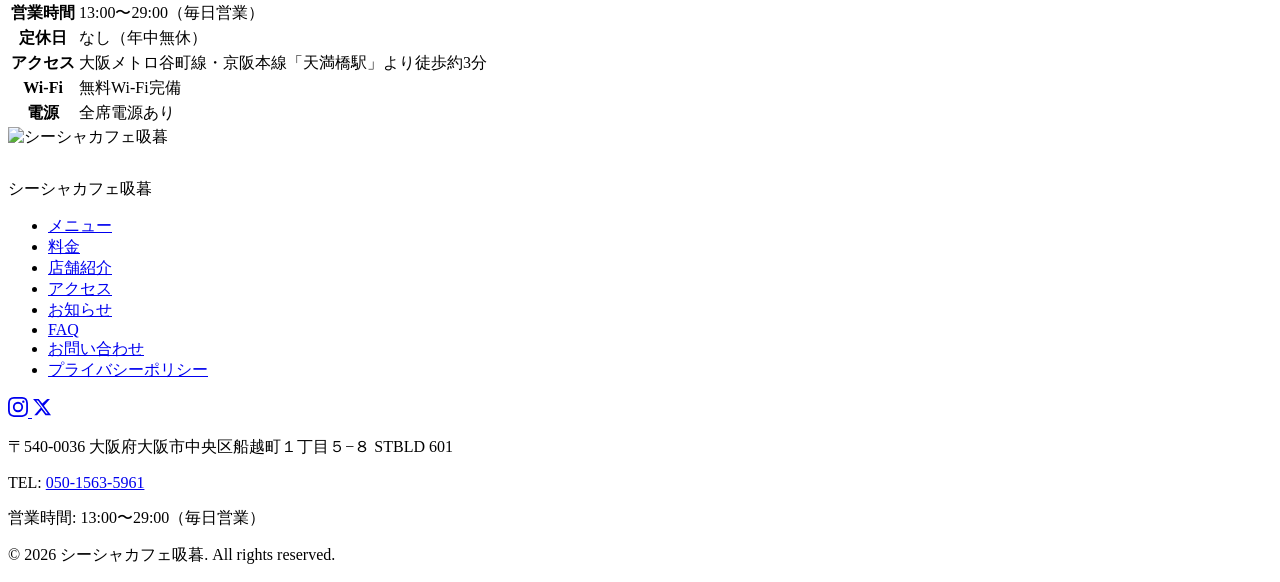
==== commit 295be026: "fix: パンくずを<ol><li>構造に変更・CSS対応 Co-Authored-By: Claude Sonnet 4.6 <noreply@anthropic.com>" ====
--- a/about/index.html
+++ b/about/index.html
@@ -51,7 +51,10 @@
       <h1>About</h1>
       <p>シーシャカフェ吸暮について</p>
       <nav class="breadcrumb" aria-label="パンくずリスト">
-        <a href="./">HOME</a><span>/</span><span>店舗紹介</span>
+        <ol>
+          <li><a href="./">HOME</a></li>
+          <li><span>店舗紹介</span></li>
+        </ol>
       </nav>
     </div>
   </div>
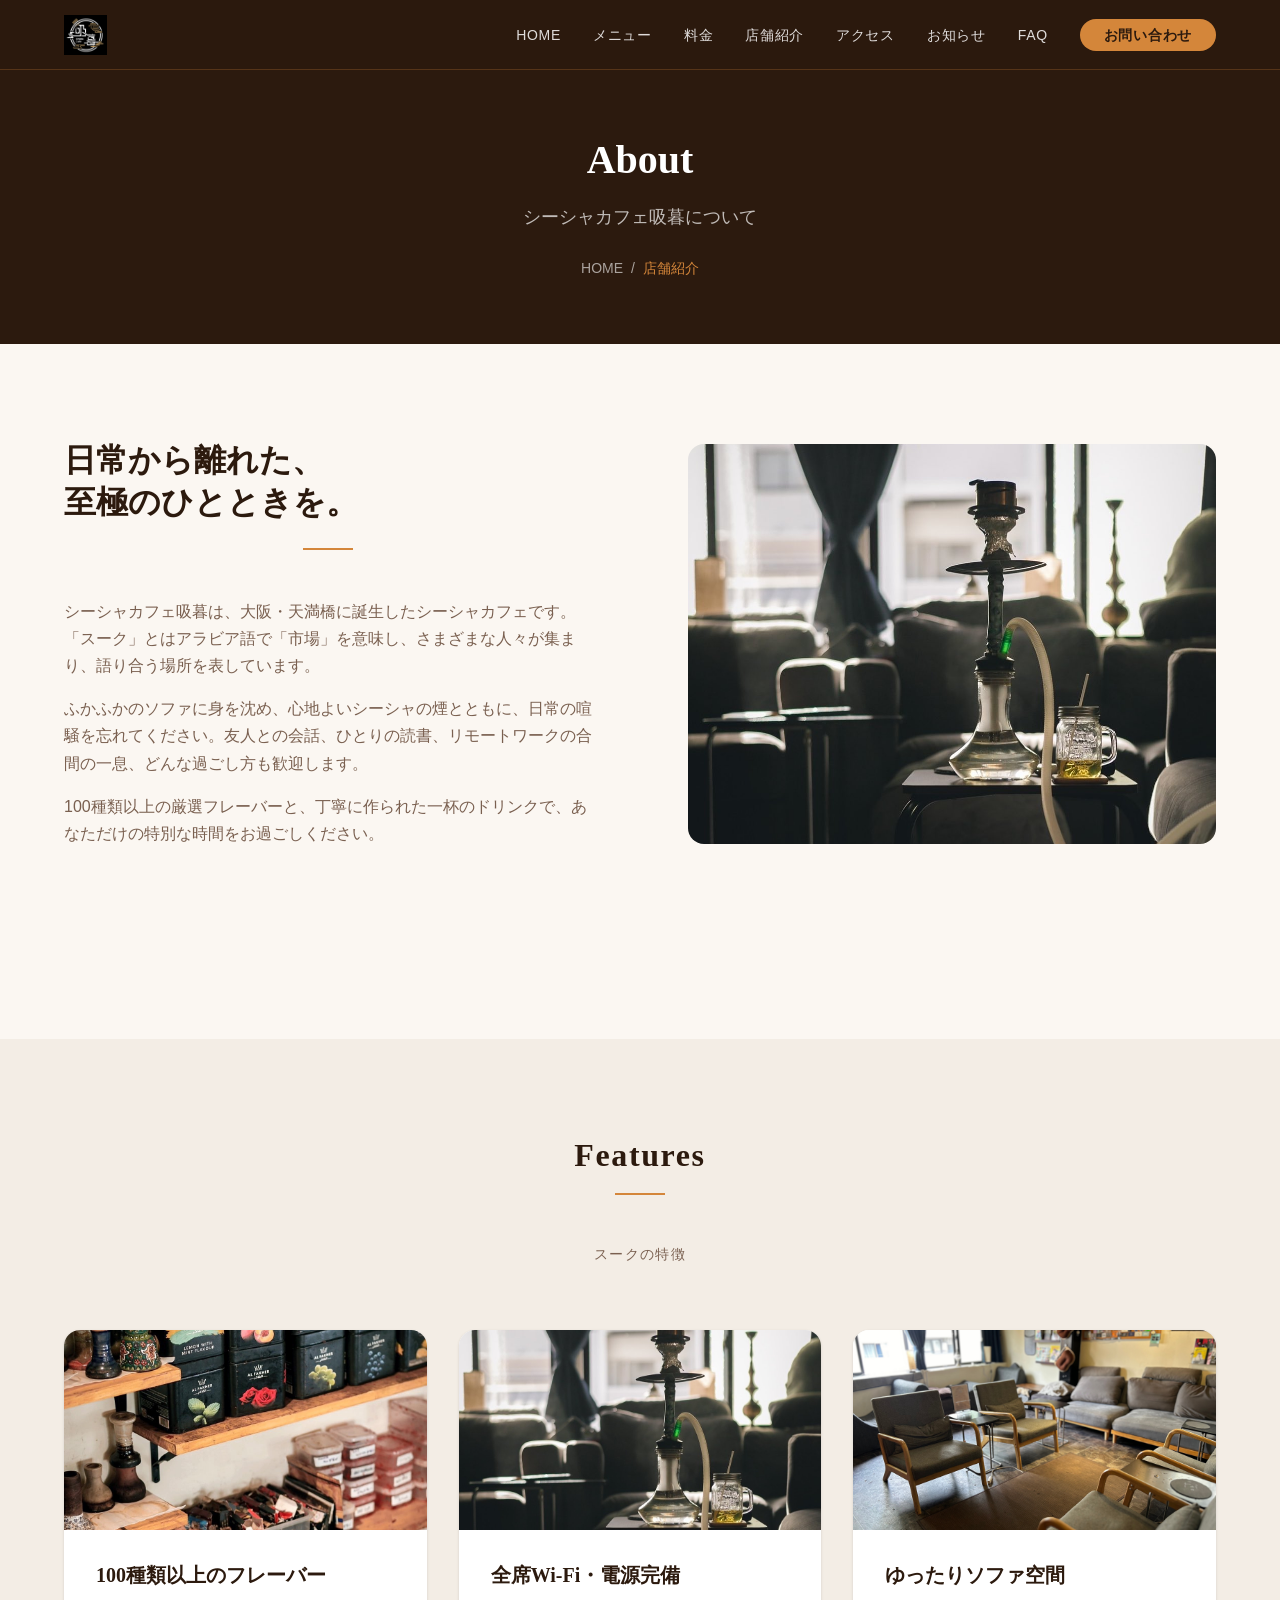
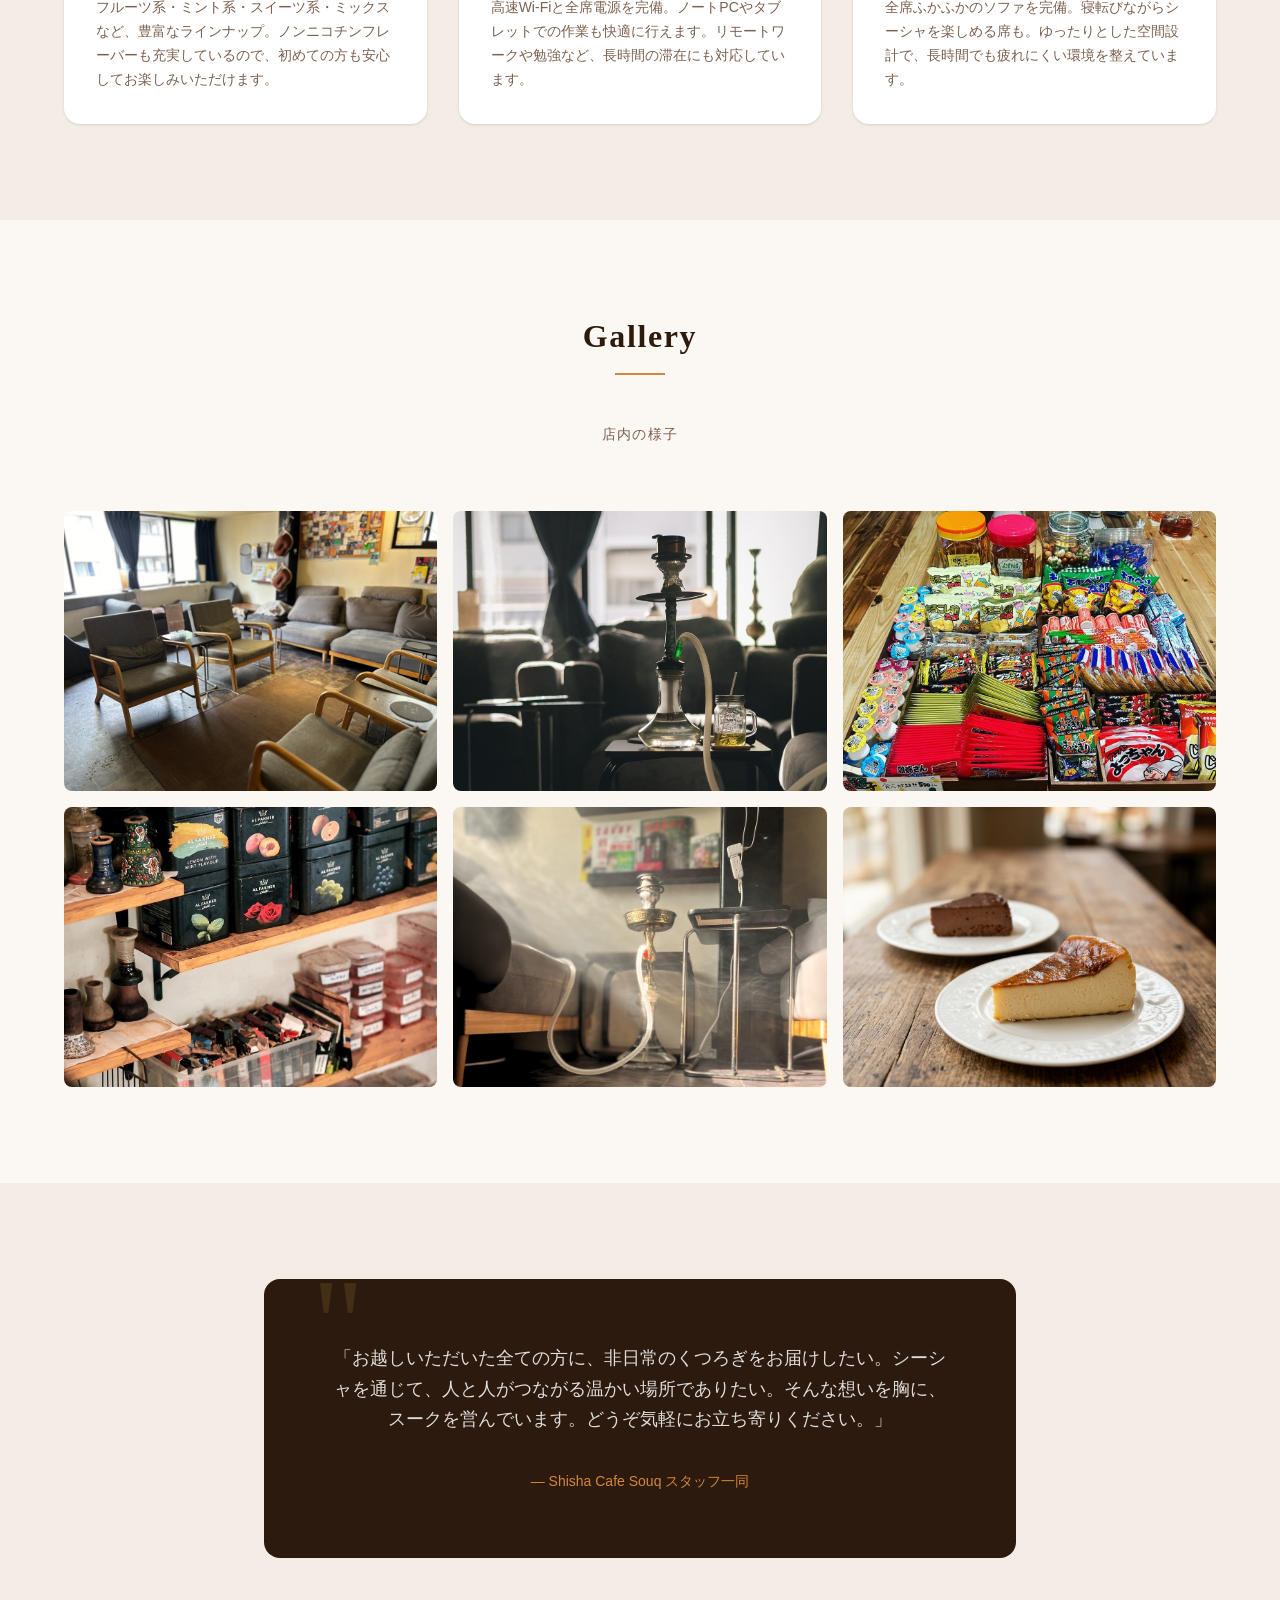
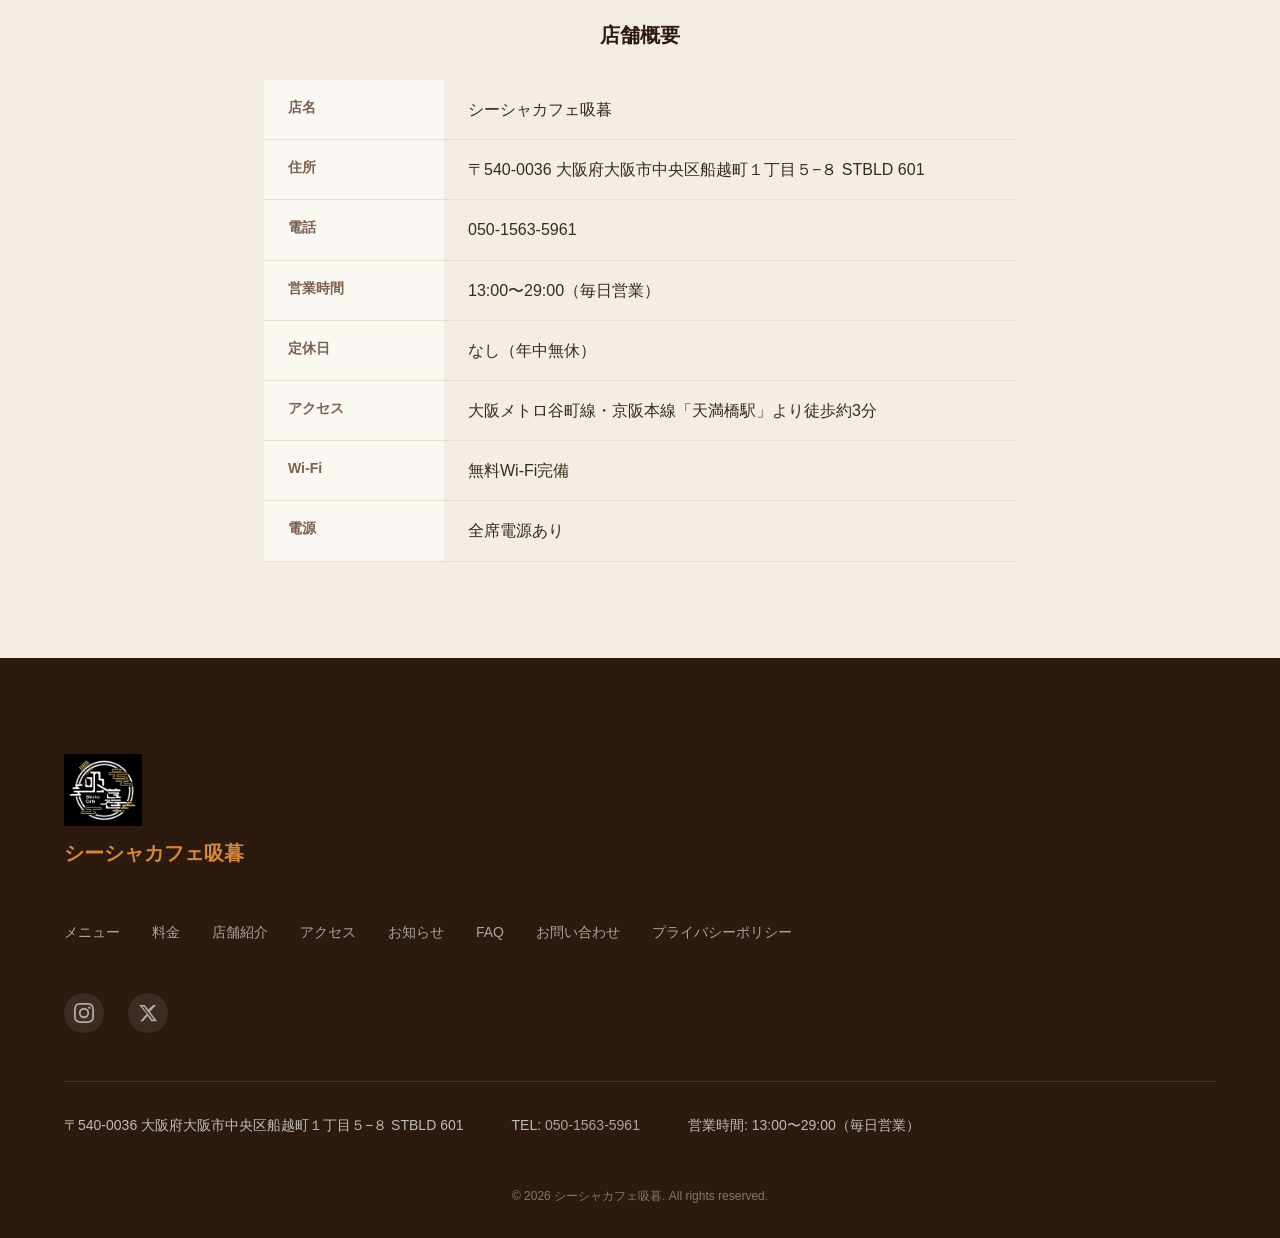
==== commit f1ee02ab: "refactor: 3ラウンドのコードレビュー・改善を実施 Round 1: インラインスタイルをCSSクラスに抽出（全9ページ） - header/footer共通クラス化（header-logo-" ====
--- a/about/index.html
+++ b/about/index.html
@@ -2,7 +2,8 @@
 <html lang="ja">
 <head>
   <meta charset="UTF-8">
-  <base href="/shisha-souq/">
+  <base href="/">
+
   <meta name="viewport" content="width=device-width, initial-scale=1.0">
   <title>店舗紹介・コンセプト | Shisha Cafe Souq 大阪天満橋</title>
   <meta name="description" content="Shisha Cafe Souqの店舗紹介。ふかふかのソファでくつろげるシーシャカフェ。全席Wi-Fi・電源完備でリモートワークにも最適。大阪・天満橋駅徒歩3分。">
@@ -32,8 +33,9 @@
 
 <header class="site-header">
   <div class="header-inner">
-    <a href="./" class="site-logo"><img src="images/logo.png" alt="シーシャカフェ吸暮" style="height:40px;width:auto;vertical-align:middle;"></a>
+    <a href="./" class="site-logo"><img src="images/logo.png" alt="シーシャカフェ吸暮" class="header-logo-img"></a>
     <nav class="global-nav" id="globalNav" aria-label="グローバルナビゲーション">
+      <button class="nav-close" aria-label="メニューを閉じる"></button>
       <ul>
         <li><a href="./">HOME</a></li><li><a href="menu/">メニュー</a></li><li><a href="price/">料金</a></li>
         <li><a href="about/" aria-current="page">店舗紹介</a></li>
@@ -64,38 +66,38 @@
       <div class="about-concept">
         <div class="about-concept-text">
           <h2>日常から離れた、<br>至極のひとときを。</h2>
-          <span class="gold-line" style="margin:var(--space-lg) 0;display:block;width:40px;height:2px;background:var(--color-primary);"></span>
+          <span class="gold-line"></span>
           <p>シーシャカフェ吸暮は、大阪・天満橋に誕生したシーシャカフェです。「スーク」とはアラビア語で「市場」を意味し、さまざまな人々が集まり、語り合う場所を表しています。</p>
           <p>ふかふかのソファに身を沈め、心地よいシーシャの煙とともに、日常の喧騒を忘れてください。友人との会話、ひとりの読書、リモートワークの合間の一息、どんな過ごし方も歓迎します。</p>
           <p>100種類以上の厳選フレーバーと、丁寧に作られた一杯のドリンクで、あなただけの特別な時間をお過ごしください。</p>
         </div>
-        <img src="images/shisha.jpg" alt="店内イメージ" class="about-concept-img" style="width:100%;height:400px;object-fit:cover;border-radius:var(--radius-lg);">
+        <img src="images/shisha.jpg" alt="店内イメージ" class="about-concept-img">
       </div>
     </div>
   </section>
 
-  <section class="section" style="background:var(--color-bg-2);">
+  <section class="section section-bg-2">
     <div class="container">
       <h2 class="section-title">Features</h2>
       <span class="gold-line"></span>
       <p class="section-subtitle">スークの特徴</p>
       <div class="grid-3">
         <div class="card">
-          <img src="images/gallery-flavor-shelf.jpg" alt="100種類以上のフレーバー" style="width:100%;height:200px;object-fit:cover;border-radius:var(--radius-md) var(--radius-md) 0 0;">
+          <img src="images/gallery-flavor-shelf.jpg" alt="100種類以上のフレーバー" class="card-img-top">
           <div class="card-body">
             <h3 class="card-title">100種類以上のフレーバー</h3>
             <p class="card-text">フルーツ系・ミント系・スイーツ系・ミックスなど、豊富なラインナップ。ノンニコチンフレーバーも充実しているので、初めての方も安心してお楽しみいただけます。</p>
           </div>
         </div>
         <div class="card">
-          <img src="images/gallery-shisha-set.jpg" alt="全席Wi-Fi・電源完備" style="width:100%;height:200px;object-fit:cover;border-radius:var(--radius-md) var(--radius-md) 0 0;">
+          <img src="images/gallery-shisha-set.jpg" alt="全席Wi-Fi・電源完備" class="card-img-top">
           <div class="card-body">
             <h3 class="card-title">全席Wi-Fi・電源完備</h3>
             <p class="card-text">高速Wi-Fiと全席電源を完備。ノートPCやタブレットでの作業も快適に行えます。リモートワークや勉強など、長時間の滞在にも対応しています。</p>
           </div>
         </div>
         <div class="card">
-          <img src="images/gallery-main-floor.jpg" alt="ゆったりソファ空間" style="width:100%;height:200px;object-fit:cover;border-radius:var(--radius-md) var(--radius-md) 0 0;">
+          <img src="images/gallery-main-floor.jpg" alt="ゆったりソファ空間" class="card-img-top">
           <div class="card-body">
             <h3 class="card-title">ゆったりソファ空間</h3>
             <p class="card-text">全席ふかふかのソファを完備。寝転びながらシーシャを楽しめる席も。ゆったりとした空間設計で、長時間でも疲れにくい環境を整えています。</p>
@@ -111,25 +113,25 @@
       <span class="gold-line"></span>
       <p class="section-subtitle">店内の様子</p>
       <div class="gallery-grid">
-        <div class="gallery-item"><img src="images/floor_center.jpg" alt="店内フロア" style="width:100%;height:100%;object-fit:cover;"></div>
-        <div class="gallery-item"><img src="images/shisha.jpg" alt="シーシャ" style="width:100%;height:100%;object-fit:cover;"></div>
-        <div class="gallery-item"><img src="images/gallery-counter.jpg" alt="カウンター" style="width:100%;height:100%;object-fit:cover;"></div>
-        <div class="gallery-item"><img src="images/flavor.jpg" alt="フレーバー" style="width:100%;height:100%;object-fit:cover;"></div>
-        <div class="gallery-item"><img src="images/gallery-private-room.jpg" alt="店内スペース" style="width:100%;height:100%;object-fit:cover;"></div>
-        <div class="gallery-item"><img src="images/menu-food.jpg" alt="フードメニュー" style="width:100%;height:100%;object-fit:cover;"></div>
+        <div class="gallery-item"><img src="images/floor_center.jpg" alt="店内フロア" class="gallery-img"></div>
+        <div class="gallery-item"><img src="images/shisha.jpg" alt="シーシャ" class="gallery-img"></div>
+        <div class="gallery-item"><img src="images/gallery-counter.jpg" alt="カウンター" class="gallery-img"></div>
+        <div class="gallery-item"><img src="images/flavor.jpg" alt="フレーバー" class="gallery-img"></div>
+        <div class="gallery-item"><img src="images/gallery-private-room.jpg" alt="店内スペース" class="gallery-img"></div>
+        <div class="gallery-item"><img src="images/menu-food.jpg" alt="フードメニュー" class="gallery-img"></div>
       </div>
     </div>
   </section>
 
-  <section class="section" style="background:var(--color-bg-2);">
-    <div class="container" style="max-width:800px;">
+  <section class="section section-bg-2">
+    <div class="container container-narrow">
       <div class="staff-message">
         <blockquote>「お越しいただいた全ての方に、非日常のくつろぎをお届けしたい。シーシャを通じて、人と人がつながる温かい場所でありたい。そんな想いを胸に、スークを営んでいます。どうぞ気軽にお立ち寄りください。」</blockquote>
         <cite>— Shisha Cafe Souq スタッフ一同</cite>
       </div>
 
-      <div style="margin-top:var(--space-3xl);">
-        <h2 style="font-size:var(--font-size-xl);margin-bottom:var(--space-xl);text-align:center;">店舗概要</h2>
+      <div class="mt-3xl">
+        <h2 class="subsection-title text-center">店舗概要</h2>
         <table class="info-table">
           <tbody>
             <tr><th>店名</th><td>シーシャカフェ吸暮</td></tr>
@@ -149,7 +151,7 @@
 
 <footer class="site-footer">
   <div class="footer-inner">
-    <div class="footer-logo"><img src="images/logo.png" alt="シーシャカフェ吸暮" style="height:44px;width:auto;display:block;margin-bottom:8px;"><span>シーシャカフェ吸暮</span></div>
+    <div class="footer-logo"><img src="images/logo.png" alt="シーシャカフェ吸暮" class="footer-logo-img"><span>シーシャカフェ吸暮</span></div>
     <nav class="footer-nav" aria-label="フッターナビゲーション">
       <ul>
         <li><a href="menu/">メニュー</a></li><li><a href="price/">料金</a></li><li><a href="about/">店舗紹介</a></li>
@@ -176,3 +178,4 @@
 <script src="js/main.js"></script>
 </body>
 </html>
+
